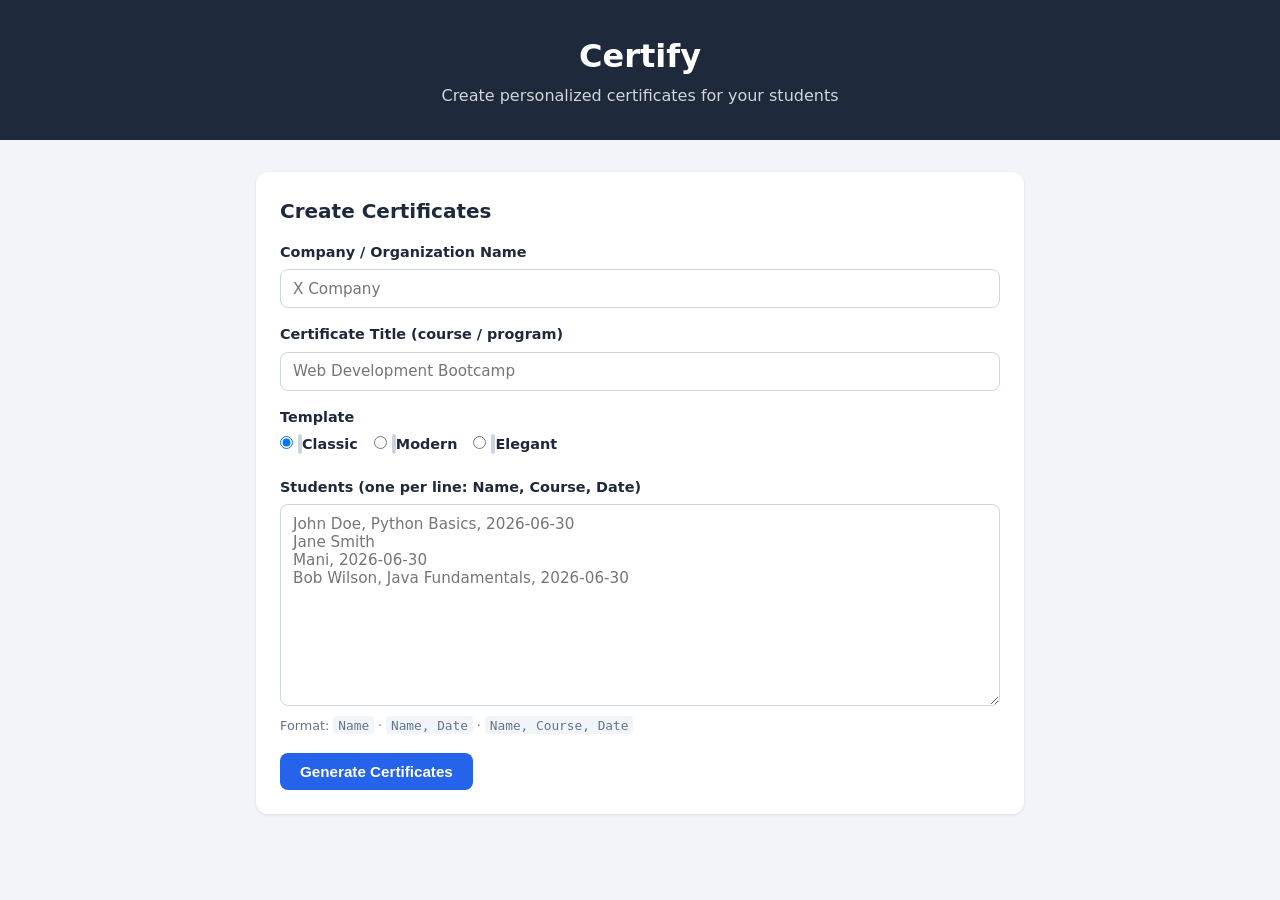
==== templates/index.html @ 79095f2f "Initial commit - Online Certificate Generator" ====
<!DOCTYPE html>
<html lang="en">
<head>
  <meta charset="UTF-8">
  <meta name="viewport" content="width=device-width, initial-scale=1.0">
  <title>Certify — Create Certificates</title>
  <link rel="stylesheet" href="/static/style.css">
</head>
<body>
  <header>
    <h1>Certify</h1>
    <p>Create personalized certificates for your students</p>
  </header>

  <main>
    <section class="card">
      <h2>Create Certificates</h2>
      <form id="createForm">
        <div class="row">
          <label for="company">Company / Organization Name</label>
          <input type="text" id="company" name="company" autocomplete="organization" placeholder="X Company" required>
        </div>
        <div class="row">
          <label for="title">Certificate Title (course / program)</label>
          <input type="text" id="title" name="title" autocomplete="off" placeholder="Web Development Bootcamp" required>
        </div>
        <div class="row">
          <span class="label-heading">Template</span>
          <div class="templates" role="radiogroup" aria-label="Certificate template">
            <label class="tpl"><input type="radio" name="template" value="classic" checked>
              <span class="swatch classic"></span> Classic</label>
            <label class="tpl"><input type="radio" name="template" value="modern">
              <span class="swatch modern"></span> Modern</label>
            <label class="tpl"><input type="radio" name="template" value="elegant">
              <span class="swatch elegant"></span> Elegant</label>
          </div>
        </div>
        <div class="row">
          <label for="students">Students (one per line: Name, Course, Date)</label>
          <textarea id="students" name="students" rows="10" autocomplete="off" placeholder="John Doe, Python Basics, 2026-06-30&#10;Jane Smith&#10;Mani, 2026-06-30&#10;Bob Wilson, Java Fundamentals, 2026-06-30" required></textarea>
          <small>Format: <code>Name</code> · <code>Name, Date</code> · <code>Name, Course, Date</code></small>
        </div>
        <button type="submit" id="submitBtn">Generate Certificates</button>
      </form>
    </section>

    <section class="card hidden" id="results">
      <h2>Certificates Created <span id="resultCount" class="badge"></span></h2>
      <p>Share each link with the student. They can view and download their PDF certificate.</p>
      <div class="actions">
        <button type="button" id="copyAll">Copy All Links</button>
        <button type="button" id="downloadCsv">Download CSV</button>
      </div>
      <div class="table-wrap">
        <table id="linksTable">
          <thead>
            <tr><th>Student</th><th>Unique ID</th><th>Link</th><th></th></tr>
          </thead>
          <tbody></tbody>
        </table>
      </div>
    </section>
  </main>

  <script src="/static/app.js"></script>
</body>
</html>
---- static/style.css ----
* { box-sizing: border-box; margin: 0; padding: 0; }

body {
  font-family: 'Segoe UI', system-ui, sans-serif;
  background: #f1f5f9;
  color: #1e293b;
  line-height: 1.5;
}

header {
  background: #1e293b;
  color: #fff;
  text-align: center;
  padding: 2rem 1rem;
}

header h1 { font-size: 2rem; }
header p { opacity: 0.8; margin-top: 0.25rem; }

main {
  max-width: 800px;
  margin: 2rem auto;
  padding: 0 1rem;
}

.card {
  background: #fff;
  border-radius: 12px;
  padding: 1.5rem;
  box-shadow: 0 1px 3px rgba(0,0,0,0.1);
  margin-bottom: 1.5rem;
}

.card h2 { margin-bottom: 1rem; font-size: 1.25rem; }

.row { margin-bottom: 1rem; }
.row label, .label-heading { display: block; font-weight: 600; margin-bottom: 0.35rem; font-size: 0.9rem; }

input[type="text"], textarea {
  width: 100%;
  padding: 0.6rem 0.75rem;
  border: 1px solid #cbd5e1;
  border-radius: 8px;
  font-size: 0.95rem;
  font-family: inherit;
}

input:focus, textarea:focus {
  outline: none;
  border-color: #2563eb;
  box-shadow: 0 0 0 3px rgba(37,99,235,0.15);
}

small { color: #64748b; font-size: 0.8rem; }
small code { background: #f1f5f9; padding: 0.1rem 0.3rem; border-radius: 4px; }

.templates { display: flex; gap: 1rem; flex-wrap: wrap; }
.tpl { display: flex; align-items: center; gap: 0.4rem; cursor: pointer; font-weight: 400; }
.swatch { width: 24px; height: 24px; border-radius: 6px; border: 2px solid #cbd5e1; }
.swatch.classic { background: linear-gradient(135deg, #fffef5, #c9a227); }
.swatch.modern { background: linear-gradient(135deg, #f0f4f8, #2563eb); }
.swatch.elegant { background: linear-gradient(135deg, #fdf2f8, #9d174d); }

button, .btn-download {
  background: #2563eb;
  color: #fff;
  border: none;
  padding: 0.65rem 1.25rem;
  border-radius: 8px;
  font-size: 0.95rem;
  cursor: pointer;
  font-weight: 600;
  text-decoration: none;
  display: inline-block;
}

button:hover, .btn-download:hover { background: #1d4ed8; }

.actions { display: flex; gap: 0.5rem; margin-bottom: 1rem; }
.actions button { background: #64748b; font-size: 0.85rem; padding: 0.5rem 1rem; }
.actions button:hover { background: #475569; }

.hidden { display: none; }

.badge {
  background: #2563eb;
  color: #fff;
  font-size: 0.75rem;
  padding: 0.15rem 0.5rem;
  border-radius: 999px;
  vertical-align: middle;
}

.table-wrap { overflow-x: auto; -webkit-overflow-scrolling: touch; }

table { width: 100%; border-collapse: collapse; font-size: 0.9rem; min-width: 520px; }
th, td { text-align: left; padding: 0.6rem 0.5rem; border-bottom: 1px solid #e2e8f0; }
th { font-weight: 600; color: #64748b; font-size: 0.8rem; text-transform: uppercase; }
td a { color: #2563eb; word-break: break-all; }
td button { background: none; color: #2563eb; padding: 0.2rem 0.5rem; font-size: 0.8rem; font-weight: 400; }

/* Certificate preview page */
.cert-page {
  display: flex;
  flex-direction: column;
  align-items: center;
  justify-content: center;
  min-height: 100vh;
  padding: 2rem 1rem;
}

.cert-preview {
  width: 100%;
  max-width: 800px;
  aspect-ratio: 1.414 / 1;
  border-radius: 8px;
  box-shadow: 0 4px 20px rgba(0,0,0,0.12);
  display: flex;
  align-items: center;
  justify-content: center;
  padding: 2rem;
}

.cert-inner {
  text-align: center;
  width: 100%;
  border: 3px solid;
  padding: 2.5rem 2rem;
  position: relative;
}

.tpl-classic { background: #fffef5; }
.tpl-classic .cert-inner { border-color: #c9a227; color: #1a1a2e; }
.tpl-classic .sub, .tpl-classic .label, .tpl-classic .company, .tpl-classic .date, .tpl-classic .cert-id { color: #555; }

.tpl-modern { background: #f0f4f8; }
.tpl-modern .cert-inner { border-color: #2563eb; color: #1e293b; }
.tpl-modern .sub, .tpl-modern .label, .tpl-modern .company, .tpl-modern .date, .tpl-modern .cert-id { color: #64748b; }

.tpl-elegant { background: #fdf2f8; }
.tpl-elegant .cert-inner { border-color: #9d174d; color: #831843; }
.tpl-elegant .sub, .tpl-elegant .label, .tpl-elegant .company, .tpl-elegant .date, .tpl-elegant .cert-id { color: #6b7280; }

.cert-inner h1 { font-size: 2.2rem; letter-spacing: 0.15em; margin-bottom: 0.25rem; }
.cert-inner .sub { font-size: 0.95rem; margin-bottom: 1.5rem; }
.cert-inner .program { font-size: 0.95rem; font-style: italic; margin: -1rem 0 1.25rem; opacity: 0.85; }
.cert-inner .label { font-size: 0.9rem; margin: 0.5rem 0; }
.cert-inner .name { font-size: 1.8rem; margin: 0.75rem 0; }
.cert-inner .company { font-size: 0.85rem; margin-top: 1rem; }
.cert-inner .date { font-size: 0.85rem; margin-top: 0.5rem; }
.cert-inner .cert-id { font-size: 0.7rem; margin-top: 1.5rem; opacity: 0.7; }

.cert-actions { margin-top: 1.5rem; }

@media (max-width: 600px) {
  .cert-inner h1 { font-size: 1.5rem; }
  .cert-inner .name { font-size: 1.3rem; }
  .cert-inner { padding: 1.5rem 1rem; }
}
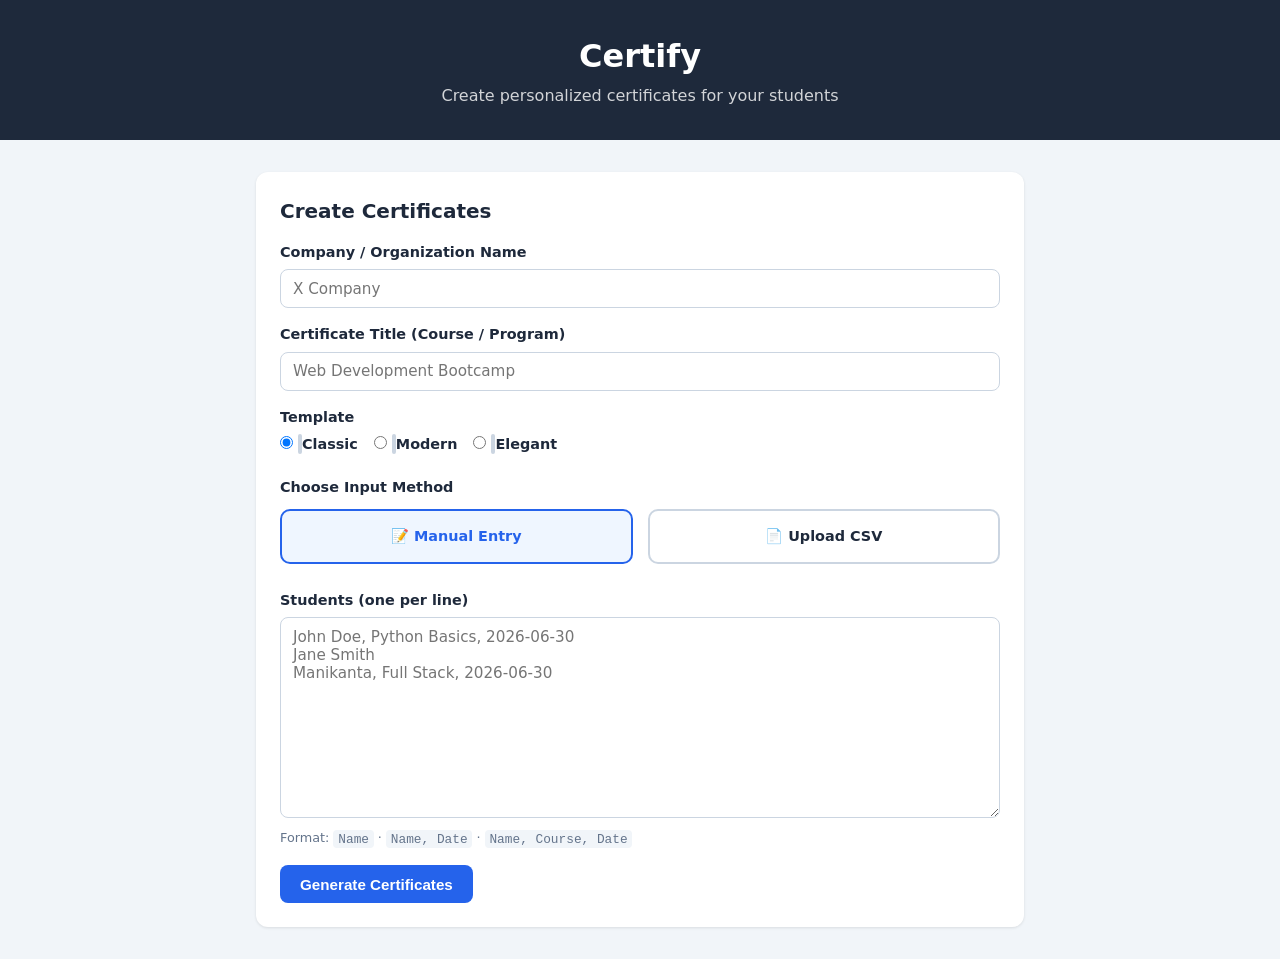
==== commit 8ddc5dcd: "Added CSV upload feature for bulk certificate generation" ====
--- a/templates/index.html
+++ b/templates/index.html
@@ -1,67 +1,327 @@
 <!DOCTYPE html>
 <html lang="en">
 <head>
-  <meta charset="UTF-8">
-  <meta name="viewport" content="width=device-width, initial-scale=1.0">
-  <title>Certify — Create Certificates</title>
-  <link rel="stylesheet" href="/static/style.css">
+    <meta charset="UTF-8">
+    <meta name="viewport" content="width=device-width, initial-scale=1.0">
+    <title>Certify — Create Certificates</title>
+    <link rel="stylesheet" href="/static/style.css">
 </head>
 <body>
-  <header>
+
+<header>
     <h1>Certify</h1>
     <p>Create personalized certificates for your students</p>
-  </header>
-
-  <main>
+</header>
+
+<main>
+
     <section class="card">
-      <h2>Create Certificates</h2>
-      <form id="createForm">
-        <div class="row">
-          <label for="company">Company / Organization Name</label>
-          <input type="text" id="company" name="company" autocomplete="organization" placeholder="X Company" required>
+
+        <h2>Create Certificates</h2>
+
+        <form id="createForm">
+
+            <!-- Company -->
+
+            <div class="row">
+                <label for="company">
+                    Company / Organization Name
+                </label>
+
+                <input
+                    type="text"
+                    id="company"
+                    placeholder="X Company"
+                    required
+                >
+            </div>
+
+            <!-- Certificate Title -->
+
+            <div class="row">
+
+                <label for="title">
+                    Certificate Title (Course / Program)
+                </label>
+
+                <input
+                    type="text"
+                    id="title"
+                    placeholder="Web Development Bootcamp"
+                    required
+                >
+
+            </div>
+
+            <!-- Template -->
+
+            <div class="row">
+
+                <span class="label-heading">
+                    Template
+                </span>
+
+                <div class="templates">
+
+                    <label class="tpl">
+                        <input
+                            type="radio"
+                            name="template"
+                            value="classic"
+                            checked
+                        >
+
+                        <span class="swatch classic"></span>
+
+                        Classic
+                    </label>
+
+                    <label class="tpl">
+                        <input
+                            type="radio"
+                            name="template"
+                            value="modern"
+                        >
+
+                        <span class="swatch modern"></span>
+
+                        Modern
+                    </label>
+
+                    <label class="tpl">
+                        <input
+                            type="radio"
+                            name="template"
+                            value="elegant"
+                        >
+
+                        <span class="swatch elegant"></span>
+
+                        Elegant
+                    </label>
+
+                </div>
+
+            </div>
+
+            <!-- Input Method -->
+
+            <div class="row">
+
+                <span class="label-heading">
+                    Choose Input Method
+                </span>
+
+                <div class="input-method">
+
+                    <label class="method-card">
+
+                        <input
+                            type="radio"
+                            name="inputMethod"
+                            value="manual"
+                            checked
+                        >
+
+                        <span>📝 Manual Entry</span>
+
+                    </label>
+
+                    <label class="method-card">
+
+                        <input
+                            type="radio"
+                            name="inputMethod"
+                            value="csv"
+                        >
+
+                        <span>📄 Upload CSV</span>
+
+                    </label>
+
+                </div>
+
+            </div>
+
+            <!-- Manual Section -->
+
+            <div id="manualSection">
+
+                <div class="row">
+
+                    <label for="students">
+
+                        Students
+                        (one per line)
+
+                    </label>
+
+                    <textarea
+                        id="students"
+                        rows="10"
+                        placeholder="John Doe, Python Basics, 2026-06-30&#10;Jane Smith&#10;Manikanta, Full Stack, 2026-06-30"
+                    ></textarea>
+
+                    <small>
+
+                        Format:
+
+                        <code>Name</code>
+
+                        ·
+
+                        <code>Name, Date</code>
+
+                        ·
+
+                        <code>Name, Course, Date</code>
+
+                    </small>
+
+                </div>
+
+            </div>
+
+            <!-- CSV Section -->
+
+            <div id="csvSection" class="hidden">
+
+                <div class="row">
+
+                    <label for="csvFile">
+
+                        Upload Student CSV
+
+                    </label>
+
+                    <input
+                        type="file"
+                        id="csvFile"
+                        accept=".csv"
+                    >
+
+                    <small id="selectedFile">
+
+                        No file selected
+
+                    </small>
+
+                </div>
+
+                <div class="csv-actions">
+
+                    <a
+                        href="/static/sample_students.csv"
+                        download
+                        class="sample-btn"
+                    >
+
+                        Download Sample CSV
+
+                    </a>
+
+                </div>
+
+                <div
+                    id="csvPreview"
+                    class="csv-preview hidden"
+                >
+
+                </div>
+
+            </div>
+
+            <button
+                type="submit"
+                id="submitBtn"
+            >
+
+                Generate Certificates
+
+            </button>
+
+        </form>
+
+    </section>
+
+    <!-- Results -->
+
+    <section
+        class="card hidden"
+        id="results"
+    >
+
+        <h2>
+
+            Certificates Created
+
+            <span
+                id="resultCount"
+                class="badge"
+            ></span>
+
+        </h2>
+
+        <p>
+
+            Share each link with the student.
+            They can view and download their PDF certificate.
+
+        </p>
+
+        <div class="actions">
+
+            <button
+                type="button"
+                id="copyAll"
+            >
+
+                Copy All Links
+
+            </button>
+
+            <button
+                type="button"
+                id="downloadCsv"
+            >
+
+                Download CSV
+
+            </button>
+
         </div>
-        <div class="row">
-          <label for="title">Certificate Title (course / program)</label>
-          <input type="text" id="title" name="title" autocomplete="off" placeholder="Web Development Bootcamp" required>
+
+        <div class="table-wrap">
+
+            <table id="linksTable">
+
+                <thead>
+
+                <tr>
+
+                    <th>Student</th>
+
+                    <th>Unique ID</th>
+
+                    <th>Link</th>
+
+                    <th></th>
+
+                </tr>
+
+                </thead>
+
+                <tbody></tbody>
+
+            </table>
+
         </div>
-        <div class="row">
-          <span class="label-heading">Template</span>
-          <div class="templates" role="radiogroup" aria-label="Certificate template">
-            <label class="tpl"><input type="radio" name="template" value="classic" checked>
-              <span class="swatch classic"></span> Classic</label>
-            <label class="tpl"><input type="radio" name="template" value="modern">
-              <span class="swatch modern"></span> Modern</label>
-            <label class="tpl"><input type="radio" name="template" value="elegant">
-              <span class="swatch elegant"></span> Elegant</label>
-          </div>
-        </div>
-        <div class="row">
-          <label for="students">Students (one per line: Name, Course, Date)</label>
-          <textarea id="students" name="students" rows="10" autocomplete="off" placeholder="John Doe, Python Basics, 2026-06-30&#10;Jane Smith&#10;Mani, 2026-06-30&#10;Bob Wilson, Java Fundamentals, 2026-06-30" required></textarea>
-          <small>Format: <code>Name</code> · <code>Name, Date</code> · <code>Name, Course, Date</code></small>
-        </div>
-        <button type="submit" id="submitBtn">Generate Certificates</button>
-      </form>
+
     </section>
 
-    <section class="card hidden" id="results">
-      <h2>Certificates Created <span id="resultCount" class="badge"></span></h2>
-      <p>Share each link with the student. They can view and download their PDF certificate.</p>
-      <div class="actions">
-        <button type="button" id="copyAll">Copy All Links</button>
-        <button type="button" id="downloadCsv">Download CSV</button>
-      </div>
-      <div class="table-wrap">
-        <table id="linksTable">
-          <thead>
-            <tr><th>Student</th><th>Unique ID</th><th>Link</th><th></th></tr>
-          </thead>
-          <tbody></tbody>
-        </table>
-      </div>
-    </section>
-  </main>
-
-  <script src="/static/app.js"></script>
+</main>
+
+<script src="/static/app.js"></script>
+
 </body>
-</html>
+</html>
--- a/static/style.css
+++ b/static/style.css
@@ -157,3 +157,164 @@
   .cert-inner .name { font-size: 1.3rem; }
   .cert-inner { padding: 1.5rem 1rem; }
 }
+
+/* =====================================================
+   INPUT METHOD
+===================================================== */
+
+.input-method{
+  display:flex;
+  gap:15px;
+  margin-top:10px;
+  flex-wrap:wrap;
+}
+
+.method-card{
+  flex:1;
+  min-width:220px;
+  cursor:pointer;
+}
+
+.method-card input{
+  display:none;
+}
+
+.method-card span{
+  display:block;
+  padding:15px;
+  border:2px solid #cbd5e1;
+  border-radius:10px;
+  text-align:center;
+  font-weight:600;
+  background:white;
+  transition:0.3s;
+}
+
+.method-card input:checked + span{
+  border-color:#2563eb;
+  background:#eff6ff;
+  color:#2563eb;
+}
+
+/* =====================================================
+ SECTIONS
+===================================================== */
+
+#manualSection,
+#csvSection{
+  margin-top:20px;
+}
+
+/* =====================================================
+ FILE UPLOAD
+===================================================== */
+
+input[type="file"]{
+  width:100%;
+  padding:14px;
+  border:2px dashed #cbd5e1;
+  border-radius:10px;
+  background:#f8fafc;
+  cursor:pointer;
+  transition:0.3s;
+}
+
+input[type="file"]:hover{
+  border-color:#2563eb;
+  background:#eff6ff;
+}
+
+#selectedFile{
+  display:block;
+  margin-top:12px;
+  color:#2563eb;
+  font-weight:600;
+}
+
+/* =====================================================
+ SAMPLE CSV BUTTON
+===================================================== */
+
+.csv-actions{
+  margin-top:15px;
+}
+
+.sample-btn{
+  display:inline-block;
+  text-decoration:none;
+  background:#10b981;
+  color:white;
+  padding:10px 18px;
+  border-radius:8px;
+  font-weight:600;
+  transition:0.3s;
+}
+
+.sample-btn:hover{
+  background:#059669;
+}
+
+/* =====================================================
+ CSV PREVIEW
+===================================================== */
+
+.csv-preview{
+  margin-top:25px;
+  overflow-x:auto;
+}
+
+.csv-preview table{
+  width:100%;
+  border-collapse:collapse;
+}
+
+.csv-preview th{
+  background:#2563eb;
+  color:white;
+}
+
+.csv-preview td,
+.csv-preview th{
+  border:1px solid #e2e8f0;
+  padding:10px;
+}
+
+.csv-preview h4{
+  margin-bottom:12px;
+}
+
+.csv-count{
+  margin-bottom:12px;
+  color:#16a34a;
+  font-weight:600;
+}
+
+/* =====================================================
+ HIDDEN
+===================================================== */
+
+.hidden{
+  display:none !important;
+}
+
+/* =====================================================
+ MOBILE
+===================================================== */
+
+@media(max-width:600px){
+
+  .input-method{
+      flex-direction:column;
+  }
+
+  .method-card{
+      width:100%;
+  }
+
+  .sample-btn{
+      display:block;
+      width:100%;
+      text-align:center;
+  }
+
+}
